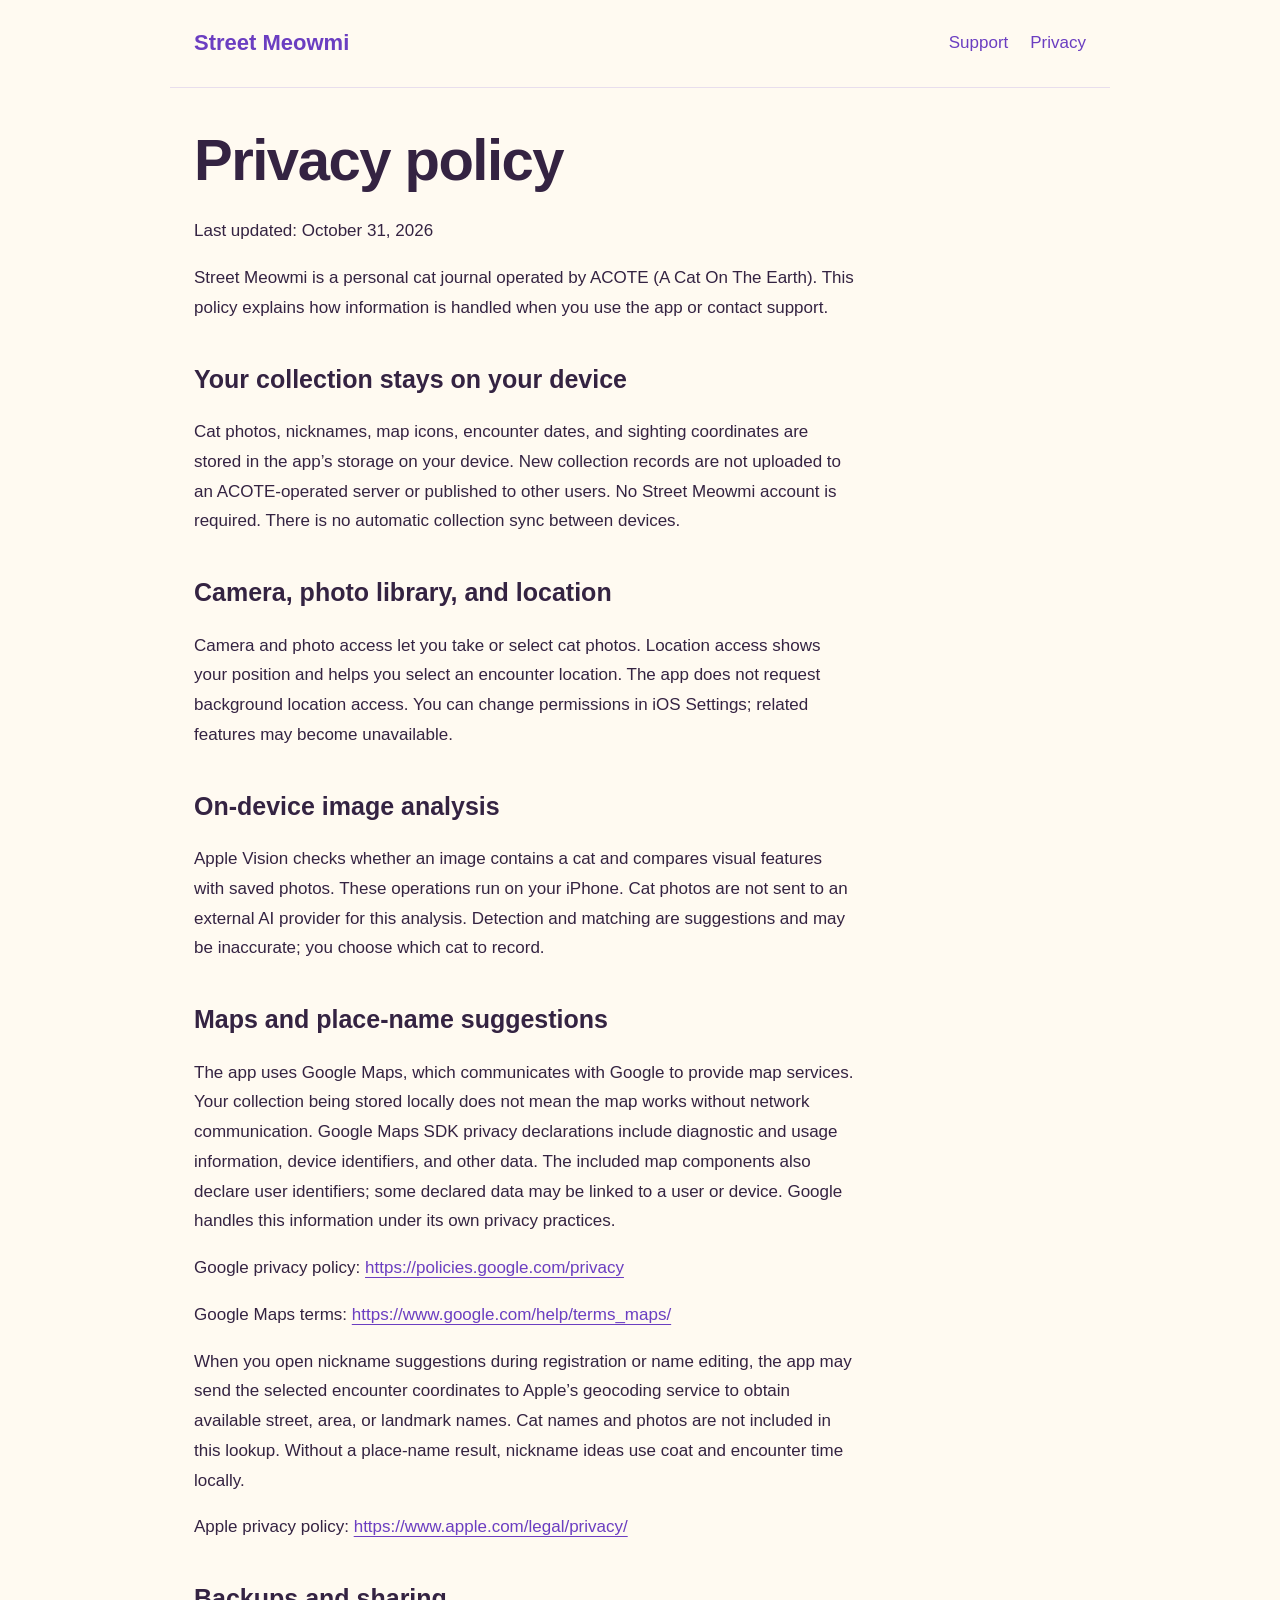
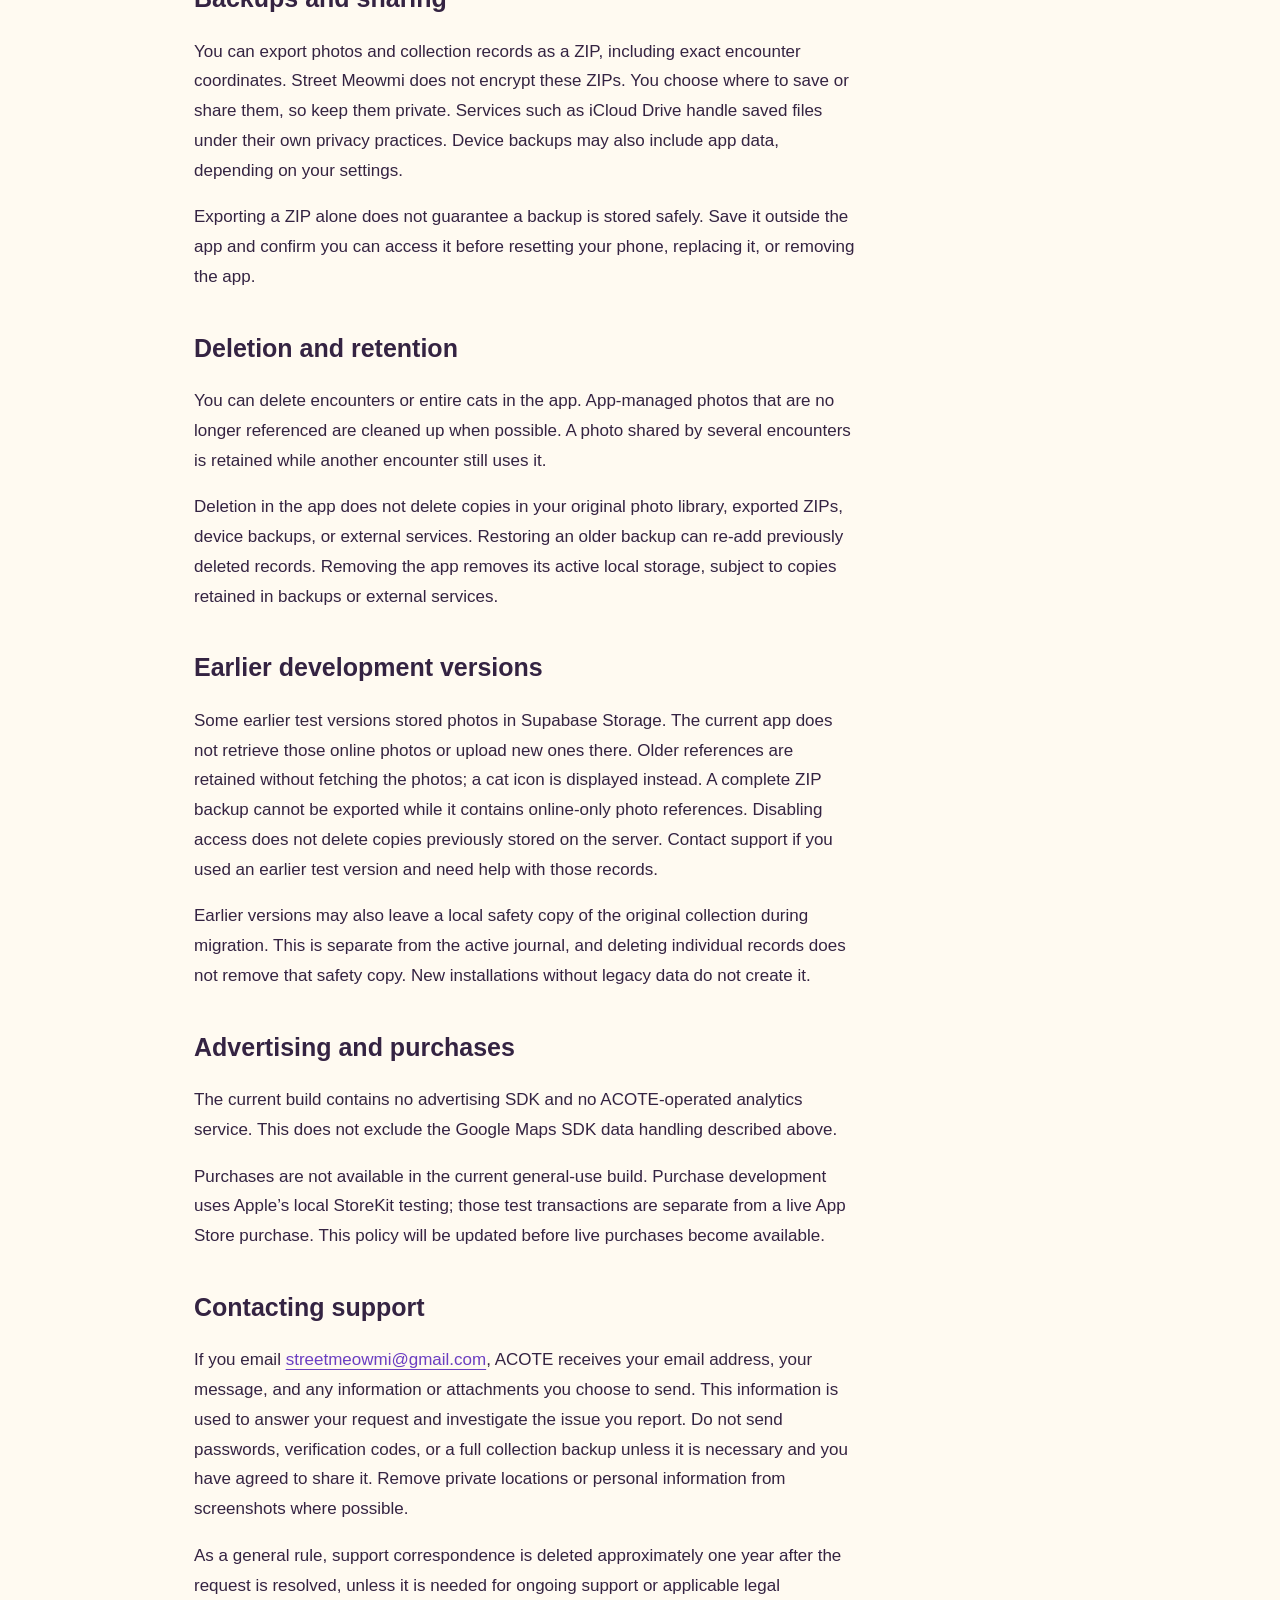
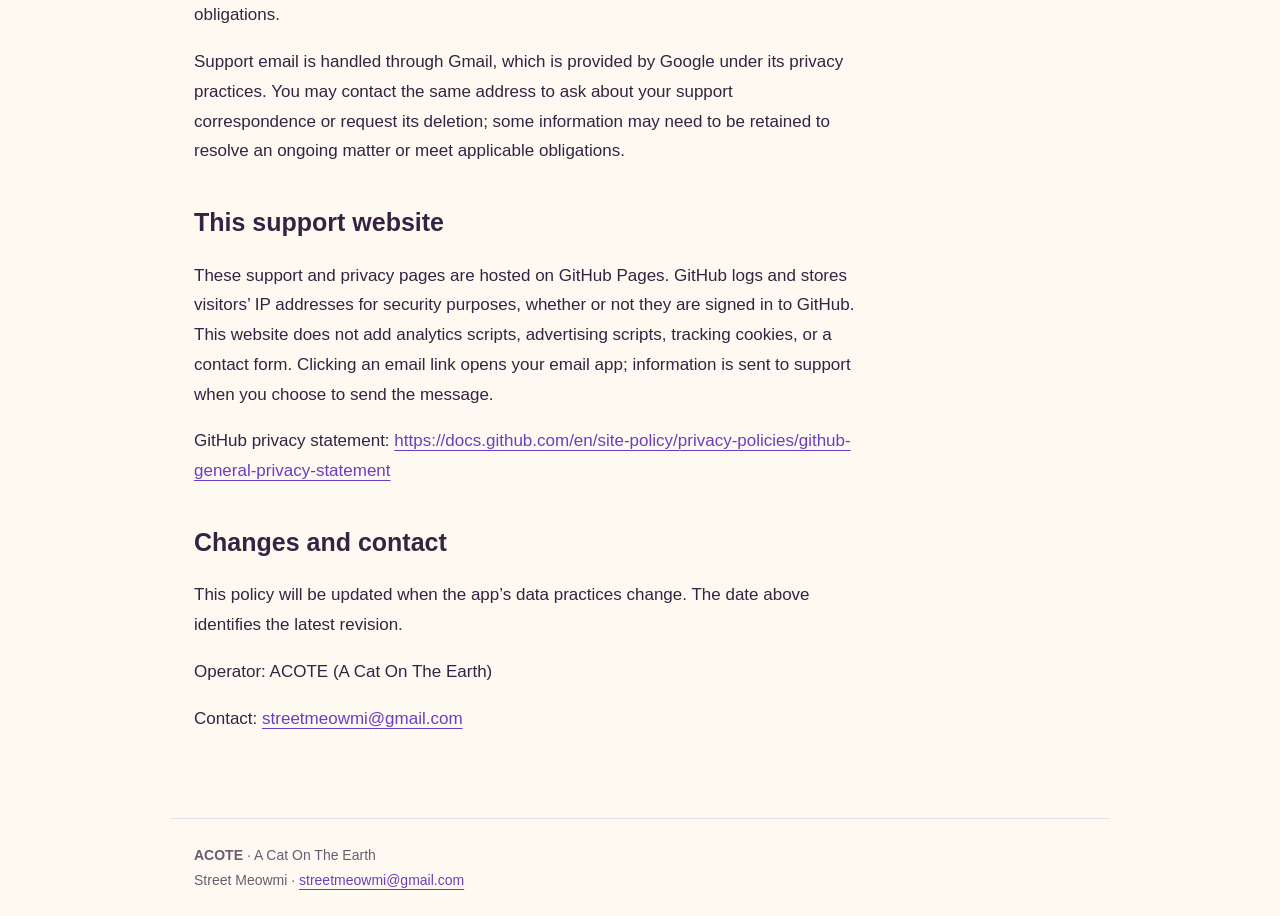
==== privacy.html @ fc4b2bd3 "Publish Street Meowmi support and privacy pages" ====
<!doctype html>
<html lang="en"><head><meta charset="utf-8"><meta name="viewport" content="width=device-width, initial-scale=1">
<title>Privacy policy · Street Meowmi</title><link rel="stylesheet" href="style.css"></head>
<body><header><a class="brand" href="index.html">Street Meowmi</a><nav aria-label="Main navigation"><a href="index.html">Support</a><a href="privacy.html">Privacy</a></nav></header>
<main><article><h1>Privacy policy</h1>
<p>Last updated: October 31, 2026</p>
<p>Street Meowmi is a personal cat journal operated by ACOTE (A Cat On The Earth). This policy explains how information is handled when you use the app or contact support.</p>
<h2>Your collection stays on your device</h2>
<p>Cat photos, nicknames, map icons, encounter dates, and sighting coordinates are stored in the app’s storage on your device. New collection records are not uploaded to an ACOTE-operated server or published to other users. No Street Meowmi account is required. There is no automatic collection sync between devices.</p>
<h2>Camera, photo library, and location</h2>
<p>Camera and photo access let you take or select cat photos. Location access shows your position and helps you select an encounter location. The app does not request background location access. You can change permissions in iOS Settings; related features may become unavailable.</p>
<h2>On-device image analysis</h2>
<p>Apple Vision checks whether an image contains a cat and compares visual features with saved photos. These operations run on your iPhone. Cat photos are not sent to an external AI provider for this analysis. Detection and matching are suggestions and may be inaccurate; you choose which cat to record.</p>
<h2>Maps and place-name suggestions</h2>
<p>The app uses Google Maps, which communicates with Google to provide map services. Your collection being stored locally does not mean the map works without network communication. Google Maps SDK privacy declarations include diagnostic and usage information, device identifiers, and other data. The included map components also declare user identifiers; some declared data may be linked to a user or device. Google handles this information under its own privacy practices.</p>
<p>Google privacy policy: <a href="https://policies.google.com/privacy">https://policies.google.com/privacy</a></p>
<p>Google Maps terms: <a href="https://www.google.com/help/terms_maps/">https://www.google.com/help/terms_maps/</a></p>
<p>When you open nickname suggestions during registration or name editing, the app may send the selected encounter coordinates to Apple’s geocoding service to obtain available street, area, or landmark names. Cat names and photos are not included in this lookup. Without a place-name result, nickname ideas use coat and encounter time locally.</p>
<p>Apple privacy policy: <a href="https://www.apple.com/legal/privacy/">https://www.apple.com/legal/privacy/</a></p>
<h2>Backups and sharing</h2>
<p>You can export photos and collection records as a ZIP, including exact encounter coordinates. Street Meowmi does not encrypt these ZIPs. You choose where to save or share them, so keep them private. Services such as iCloud Drive handle saved files under their own privacy practices. Device backups may also include app data, depending on your settings.</p>
<p>Exporting a ZIP alone does not guarantee a backup is stored safely. Save it outside the app and confirm you can access it before resetting your phone, replacing it, or removing the app.</p>
<h2>Deletion and retention</h2>
<p>You can delete encounters or entire cats in the app. App-managed photos that are no longer referenced are cleaned up when possible. A photo shared by several encounters is retained while another encounter still uses it.</p>
<p>Deletion in the app does not delete copies in your original photo library, exported ZIPs, device backups, or external services. Restoring an older backup can re-add previously deleted records. Removing the app removes its active local storage, subject to copies retained in backups or external services.</p>
<h2>Earlier development versions</h2>
<p>Some earlier test versions stored photos in Supabase Storage. The current app does not retrieve those online photos or upload new ones there. Older references are retained without fetching the photos; a cat icon is displayed instead. A complete ZIP backup cannot be exported while it contains online-only photo references. Disabling access does not delete copies previously stored on the server. Contact support if you used an earlier test version and need help with those records.</p>
<p>Earlier versions may also leave a local safety copy of the original collection during migration. This is separate from the active journal, and deleting individual records does not remove that safety copy. New installations without legacy data do not create it.</p>
<h2>Advertising and purchases</h2>
<p>The current build contains no advertising SDK and no ACOTE-operated analytics service. This does not exclude the Google Maps SDK data handling described above.</p>
<p>Purchases are not available in the current general-use build. Purchase development uses Apple’s local StoreKit testing; those test transactions are separate from a live App Store purchase. This policy will be updated before live purchases become available.</p>
<h2>Contacting support</h2>
<p>If you email <a href="mailto:streetmeowmi@gmail.com">streetmeowmi@gmail.com</a>, ACOTE receives your email address, your message, and any information or attachments you choose to send. This information is used to answer your request and investigate the issue you report. Do not send passwords, verification codes, or a full collection backup unless it is necessary and you have agreed to share it. Remove private locations or personal information from screenshots where possible.</p>
<p>As a general rule, support correspondence is deleted approximately one year after the request is resolved, unless it is needed for ongoing support or applicable legal obligations.</p>
<p>Support email is handled through Gmail, which is provided by Google under its privacy practices. You may contact the same address to ask about your support correspondence or request its deletion; some information may need to be retained to resolve an ongoing matter or meet applicable obligations.</p>
<h2>This support website</h2>
<p>These support and privacy pages are hosted on GitHub Pages. GitHub logs and stores visitors’ IP addresses for security purposes, whether or not they are signed in to GitHub. This website does not add analytics scripts, advertising scripts, tracking cookies, or a contact form. Clicking an email link opens your email app; information is sent to support when you choose to send the message.</p>
<p>GitHub privacy statement: <a href="https://docs.github.com/en/site-policy/privacy-policies/github-general-privacy-statement">https://docs.github.com/en/site-policy/privacy-policies/github-general-privacy-statement</a></p>
<h2>Changes and contact</h2>
<p>This policy will be updated when the app’s data practices change. The date above identifies the latest revision.</p>
<p>Operator: ACOTE (A Cat On The Earth)</p>
<p>Contact: <a href="mailto:streetmeowmi@gmail.com">streetmeowmi@gmail.com</a></p></article></main>
<footer><strong>ACOTE</strong> · A Cat On The Earth<br>Street Meowmi · <a href="mailto:streetmeowmi@gmail.com">streetmeowmi@gmail.com</a></footer></body></html>
---- style.css ----
/* アプリと同じクリーム色と紫を使い、小さな画面でも本文を読みやすくする。 */
:root{color-scheme:light;--purple:#6b3ec1;--ink:#342342;--cream:#fffaf1}*{box-sizing:border-box}body{margin:0;background:var(--cream);color:var(--ink);font:17px/1.75 -apple-system,BlinkMacSystemFont,"Segoe UI",sans-serif}a{color:var(--purple);text-underline-offset:4px}a:focus-visible{outline:3px solid var(--purple);outline-offset:5px}header,main,footer{max-width:940px;margin:auto;padding:24px}header{display:flex;justify-content:space-between;gap:20px;align-items:center;border-bottom:1px solid #e8deed}header a{text-decoration:none}nav{display:flex;gap:22px}.brand{font-weight:800;font-size:22px}h1{font-size:clamp(36px,6vw,58px);line-height:1.12;letter-spacing:-1.5px;margin:16px 0 24px}h2{font-size:25px;line-height:1.35;margin-top:40px}p{max-width:70ch}.eyebrow{color:var(--purple);font-weight:700;letter-spacing:2px;font-size:13px}.hero{display:grid;grid-template-columns:1fr 240px;align-items:center;gap:32px;padding:32px 0}.hero img{width:100%;border-radius:40px}.button{display:inline-block;background:var(--purple);color:white;text-decoration:none;padding:12px 24px;border-radius:24px;font-weight:650;overflow-wrap:anywhere}.notice{padding:12px 18px;background:#efe6fa;border-radius:12px;font-size:14px}.faq{border-top:1px solid #e8deed;padding-top:10px}.faq h2{margin-top:24px}article{max-width:760px}footer{margin-top:44px;border-top:1px solid #e8deed;font-size:14px;color:#685d70}.muted{color:#685d70}@media(max-width:600px){header{align-items:flex-start;flex-direction:column;gap:10px}.hero{grid-template-columns:1fr;padding-top:16px;gap:10px}.hero img{width:170px;grid-row:1}main{padding-top:12px}nav{font-size:15px}h1{font-size:40px}}
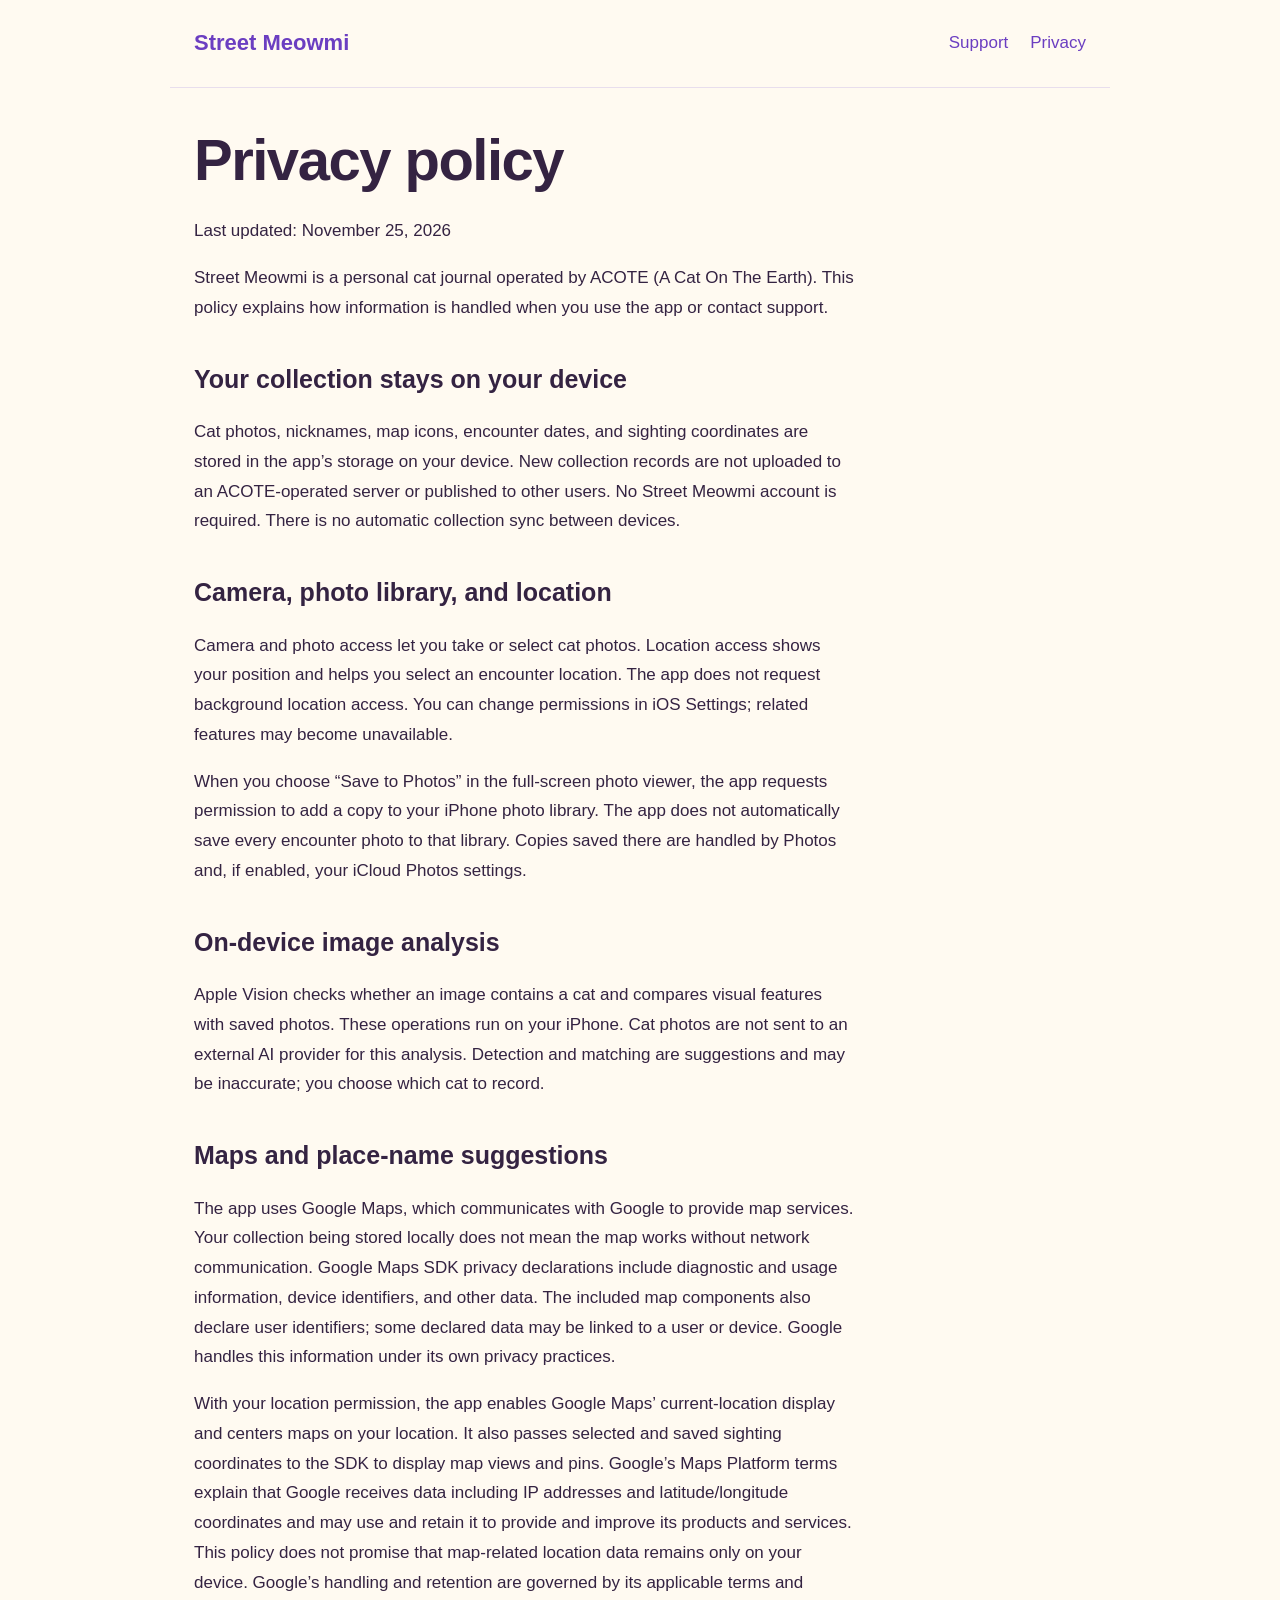
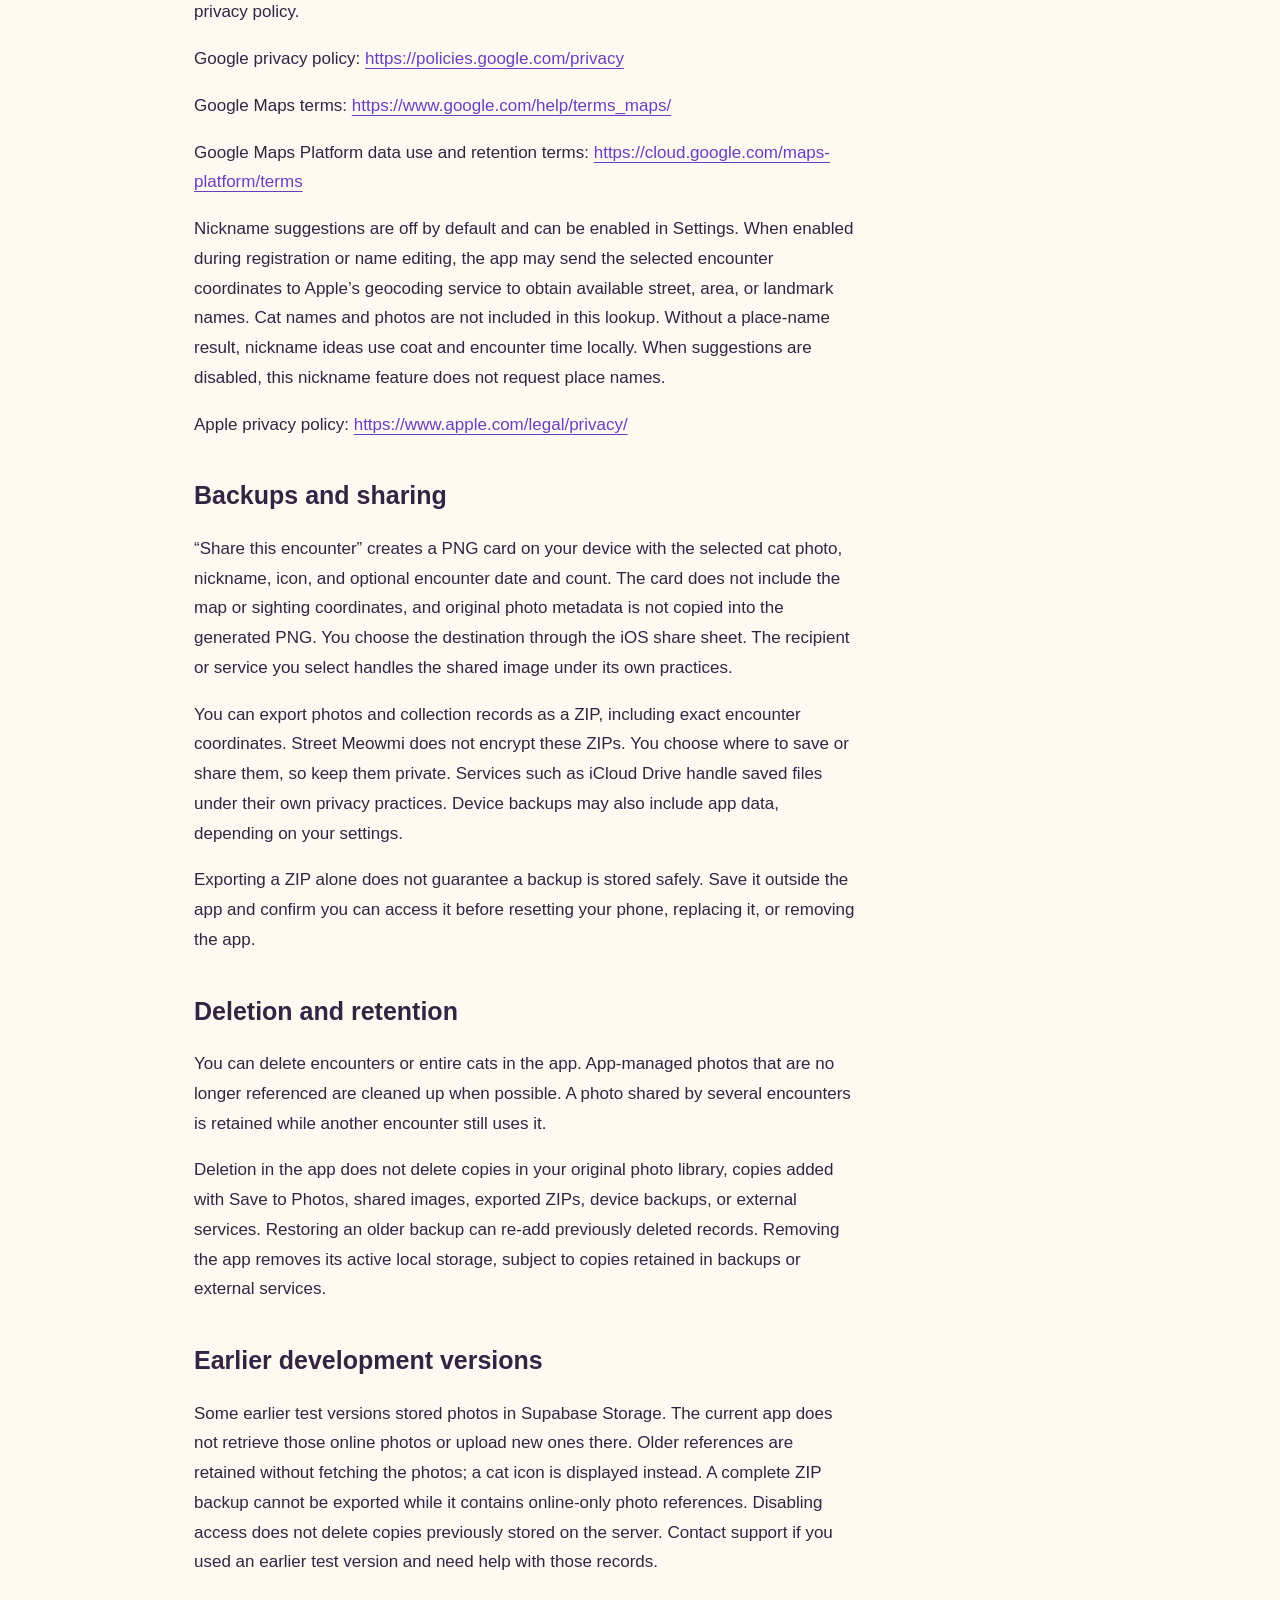
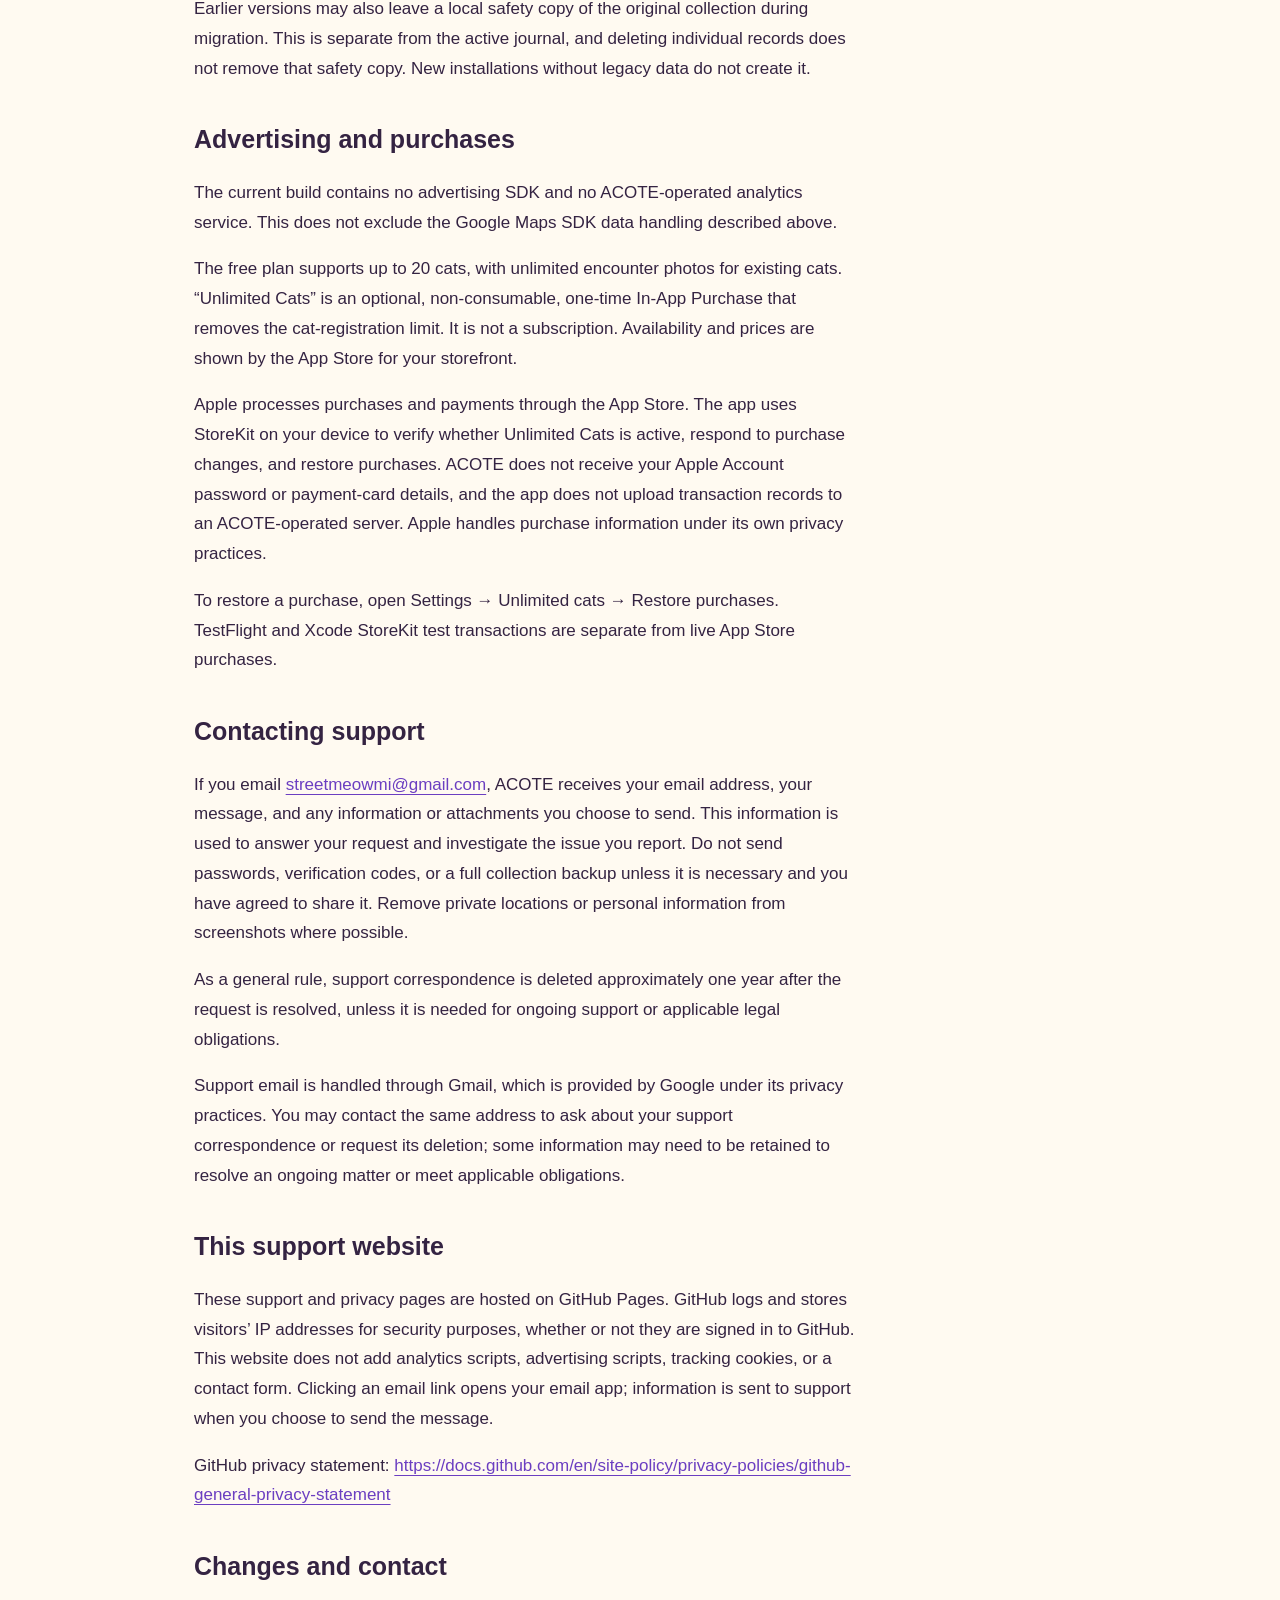
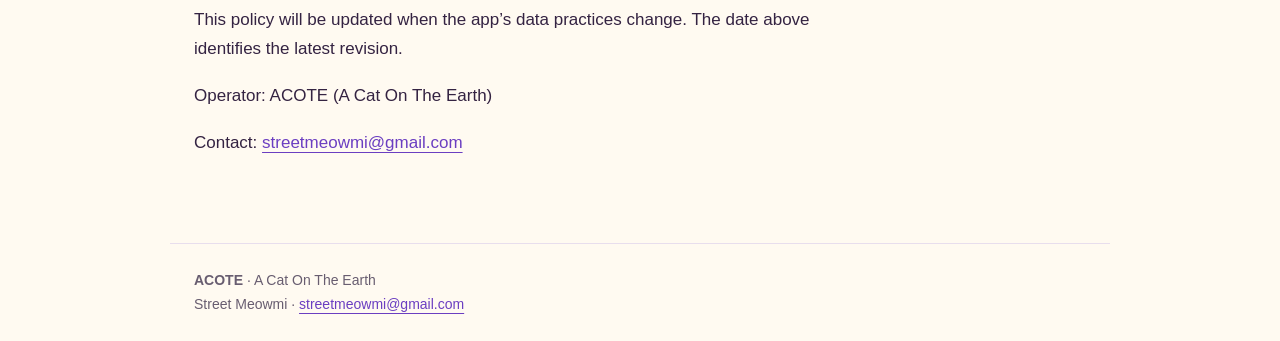
==== commit 62aed2af: "Update privacy policy for build 5 purchases, photo sharing and map data" ====
--- a/privacy.html
+++ b/privacy.html
@@ -3,32 +3,38 @@
 <title>Privacy policy · Street Meowmi</title><link rel="stylesheet" href="style.css"></head>
 <body><header><a class="brand" href="index.html">Street Meowmi</a><nav aria-label="Main navigation"><a href="index.html">Support</a><a href="privacy.html">Privacy</a></nav></header>
 <main><article><h1>Privacy policy</h1>
-<p>Last updated: October 31, 2026</p>
+<p>Last updated: November 25, 2026</p>
 <p>Street Meowmi is a personal cat journal operated by ACOTE (A Cat On The Earth). This policy explains how information is handled when you use the app or contact support.</p>
 <h2>Your collection stays on your device</h2>
 <p>Cat photos, nicknames, map icons, encounter dates, and sighting coordinates are stored in the app’s storage on your device. New collection records are not uploaded to an ACOTE-operated server or published to other users. No Street Meowmi account is required. There is no automatic collection sync between devices.</p>
 <h2>Camera, photo library, and location</h2>
 <p>Camera and photo access let you take or select cat photos. Location access shows your position and helps you select an encounter location. The app does not request background location access. You can change permissions in iOS Settings; related features may become unavailable.</p>
+<p>When you choose “Save to Photos” in the full-screen photo viewer, the app requests permission to add a copy to your iPhone photo library. The app does not automatically save every encounter photo to that library. Copies saved there are handled by Photos and, if enabled, your iCloud Photos settings.</p>
 <h2>On-device image analysis</h2>
 <p>Apple Vision checks whether an image contains a cat and compares visual features with saved photos. These operations run on your iPhone. Cat photos are not sent to an external AI provider for this analysis. Detection and matching are suggestions and may be inaccurate; you choose which cat to record.</p>
 <h2>Maps and place-name suggestions</h2>
 <p>The app uses Google Maps, which communicates with Google to provide map services. Your collection being stored locally does not mean the map works without network communication. Google Maps SDK privacy declarations include diagnostic and usage information, device identifiers, and other data. The included map components also declare user identifiers; some declared data may be linked to a user or device. Google handles this information under its own privacy practices.</p>
+<p>With your location permission, the app enables Google Maps’ current-location display and centers maps on your location. It also passes selected and saved sighting coordinates to the SDK to display map views and pins. Google’s Maps Platform terms explain that Google receives data including IP addresses and latitude/longitude coordinates and may use and retain it to provide and improve its products and services. This policy does not promise that map-related location data remains only on your device. Google’s handling and retention are governed by its applicable terms and privacy policy.</p>
 <p>Google privacy policy: <a href="https://policies.google.com/privacy">https://policies.google.com/privacy</a></p>
 <p>Google Maps terms: <a href="https://www.google.com/help/terms_maps/">https://www.google.com/help/terms_maps/</a></p>
-<p>When you open nickname suggestions during registration or name editing, the app may send the selected encounter coordinates to Apple’s geocoding service to obtain available street, area, or landmark names. Cat names and photos are not included in this lookup. Without a place-name result, nickname ideas use coat and encounter time locally.</p>
+<p>Google Maps Platform data use and retention terms: <a href="https://cloud.google.com/maps-platform/terms">https://cloud.google.com/maps-platform/terms</a></p>
+<p>Nickname suggestions are off by default and can be enabled in Settings. When enabled during registration or name editing, the app may send the selected encounter coordinates to Apple’s geocoding service to obtain available street, area, or landmark names. Cat names and photos are not included in this lookup. Without a place-name result, nickname ideas use coat and encounter time locally. When suggestions are disabled, this nickname feature does not request place names.</p>
 <p>Apple privacy policy: <a href="https://www.apple.com/legal/privacy/">https://www.apple.com/legal/privacy/</a></p>
 <h2>Backups and sharing</h2>
+<p>“Share this encounter” creates a PNG card on your device with the selected cat photo, nickname, icon, and optional encounter date and count. The card does not include the map or sighting coordinates, and original photo metadata is not copied into the generated PNG. You choose the destination through the iOS share sheet. The recipient or service you select handles the shared image under its own practices.</p>
 <p>You can export photos and collection records as a ZIP, including exact encounter coordinates. Street Meowmi does not encrypt these ZIPs. You choose where to save or share them, so keep them private. Services such as iCloud Drive handle saved files under their own privacy practices. Device backups may also include app data, depending on your settings.</p>
 <p>Exporting a ZIP alone does not guarantee a backup is stored safely. Save it outside the app and confirm you can access it before resetting your phone, replacing it, or removing the app.</p>
 <h2>Deletion and retention</h2>
 <p>You can delete encounters or entire cats in the app. App-managed photos that are no longer referenced are cleaned up when possible. A photo shared by several encounters is retained while another encounter still uses it.</p>
-<p>Deletion in the app does not delete copies in your original photo library, exported ZIPs, device backups, or external services. Restoring an older backup can re-add previously deleted records. Removing the app removes its active local storage, subject to copies retained in backups or external services.</p>
+<p>Deletion in the app does not delete copies in your original photo library, copies added with Save to Photos, shared images, exported ZIPs, device backups, or external services. Restoring an older backup can re-add previously deleted records. Removing the app removes its active local storage, subject to copies retained in backups or external services.</p>
 <h2>Earlier development versions</h2>
 <p>Some earlier test versions stored photos in Supabase Storage. The current app does not retrieve those online photos or upload new ones there. Older references are retained without fetching the photos; a cat icon is displayed instead. A complete ZIP backup cannot be exported while it contains online-only photo references. Disabling access does not delete copies previously stored on the server. Contact support if you used an earlier test version and need help with those records.</p>
 <p>Earlier versions may also leave a local safety copy of the original collection during migration. This is separate from the active journal, and deleting individual records does not remove that safety copy. New installations without legacy data do not create it.</p>
 <h2>Advertising and purchases</h2>
 <p>The current build contains no advertising SDK and no ACOTE-operated analytics service. This does not exclude the Google Maps SDK data handling described above.</p>
-<p>Purchases are not available in the current general-use build. Purchase development uses Apple’s local StoreKit testing; those test transactions are separate from a live App Store purchase. This policy will be updated before live purchases become available.</p>
+<p>The free plan supports up to 20 cats, with unlimited encounter photos for existing cats. “Unlimited Cats” is an optional, non-consumable, one-time In-App Purchase that removes the cat-registration limit. It is not a subscription. Availability and prices are shown by the App Store for your storefront.</p>
+<p>Apple processes purchases and payments through the App Store. The app uses StoreKit on your device to verify whether Unlimited Cats is active, respond to purchase changes, and restore purchases. ACOTE does not receive your Apple Account password or payment-card details, and the app does not upload transaction records to an ACOTE-operated server. Apple handles purchase information under its own privacy practices.</p>
+<p>To restore a purchase, open Settings → Unlimited cats → Restore purchases. TestFlight and Xcode StoreKit test transactions are separate from live App Store purchases.</p>
 <h2>Contacting support</h2>
 <p>If you email <a href="mailto:streetmeowmi@gmail.com">streetmeowmi@gmail.com</a>, ACOTE receives your email address, your message, and any information or attachments you choose to send. This information is used to answer your request and investigate the issue you report. Do not send passwords, verification codes, or a full collection backup unless it is necessary and you have agreed to share it. Remove private locations or personal information from screenshots where possible.</p>
 <p>As a general rule, support correspondence is deleted approximately one year after the request is resolved, unless it is needed for ongoing support or applicable legal obligations.</p>
